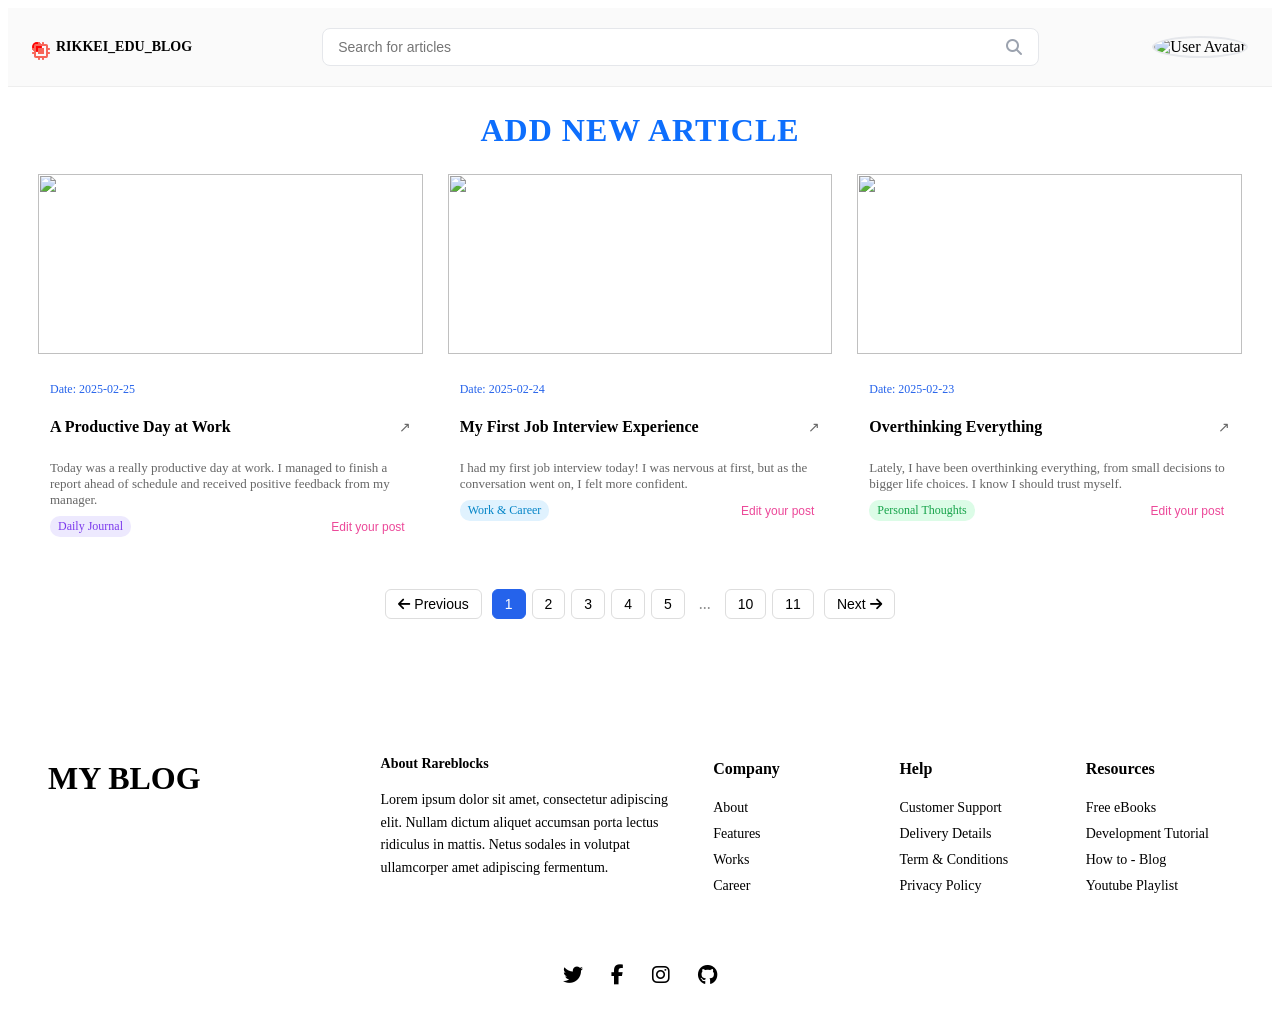
==== PAGE/allmypost.html @ 20f7c44c "update" ====
<!DOCTYPE html>
<html lang="vi">

<head>
    <meta charset="UTF-8">
    <title>My Blog</title>
    <link rel="stylesheet" href="../CSS/allmypost.css">
    <link rel="stylesheet" href="https://cdnjs.cloudflare.com/ajax/libs/font-awesome/6.6.0/css/all.min.css">
    <link rel="stylesheet" href="../CSS/responsive.css">
</head>

<body>

    <!-- HEADER -->
    <header class="header">
        <div class="header-left">
            <span class="logo-dot"><img src="../ASSET/icon/logo_header.png" alt="Logo header"></span>
            <span class="logo-text">RIKKEI_EDU_BLOG</span>
        </div>

        <div class="search-container">
            <input type="text" placeholder="Search for articles">
            <i class="fa-solid fa-magnifying-glass search-icon"></i>
        </div>

        <div class="user-profile">
            <img src="" alt="User Avatar">
            <div class="dropdown">
                <div class="dropdown-content">
                    <div class="user-info">
                        <strong>Rikkei</strong><br>
                        <small>rikkei@gmail.com</small>
                    </div>
                    <a href="#">View profile</a>
                    <a href="#">Update profile picture</a>
                    <a href="#">Change password</a>
                    <a href="#" class="logout">Log out</a>
                </div>
            </div>
        </div>

    </header>

    <!-- TITLE -->
    <h1 class="page-title"><a href="../PAGE/form_post.html">ADD NEW ARTICLE</a></h1>
    <!-- LIST -->
    <section class="article-list" id="articleList">

        <!-- CARD -->
        <div class="article-card">

            <img src="" class="article-img">

            <div class="article-content">

                <p class="article-date">Date: 2025-02-25</p>

                <div class="article-title-row">
                    <h3 class="article-title">A Productive Day at Work</h3>
                    <span class="external-icon">↗</span>
                </div>

                <p class="article-desc">
                    Today was a really productive day at work. I managed to finish a report ahead of schedule and
                    received positive feedback from my manager.
                </p>

                <div class="article-footer">
                    <span class="category tag-purple">Daily Journal</span>
                    <button class="edit-btn">Edit your post</button>
                </div>

            </div>
        </div>

        <!-- CARD -->
        <div class="article-card">

            <img src="" class="article-img">

            <div class="article-content">

                <p class="article-date">Date: 2025-02-24</p>

                <div class="article-title-row">
                    <h3 class="article-title">My First Job Interview Experience</h3>
                    <span class="external-icon">↗</span>
                </div>

                <p class="article-desc">
                    I had my first job interview today! I was nervous at first, but as the conversation went on, I felt
                    more confident.
                </p>

                <div class="article-footer">
                    <span class="category tag-blue">Work & Career</span>
                    <button class="edit-btn">Edit your post</button>
                </div>

            </div>
        </div>

        <!-- CARD -->
        <div class="article-card">

            <img src="" class="article-img">

            <div class="article-content">

                <p class="article-date">Date: 2025-02-23</p>

                <div class="article-title-row">
                    <h3 class="article-title">Overthinking Everything</h3>
                    <span class="external-icon">↗</span>
                </div>

                <p class="article-desc">
                    Lately, I have been overthinking everything, from small decisions to bigger life choices. I know I
                    should trust myself.
                </p>

                <div class="article-footer">
                    <span class="category tag-green">Personal Thoughts</span>
                    <button class="edit-btn">Edit your post</button>
                </div>

            </div>
        </div>

    </section>

    <!-- PAGINATION -->
    <div class="pagination">
        <button class="page-btn"><i class="fa-solid fa-arrow-left"></i> Previous</button>

        <div class="page-numbers">
            <button class="page-number active">1</button>
            <button class="page-number">2</button>
            <button class="page-number">3</button>
            <button class="page-number">4</button>
            <button class="page-number">5</button>
            <span class="dots">...</span>
            <button class="page-number">10</button>
            <button class="page-number">11</button>
        </div>

        <button class="page-btn">Next <i class="fa-solid fa-arrow-right"></i></button>
    </div>

    <!-- FOOTER -->
    <div class="footer">
        <h1>MY BLOG</h1>

        <div class="about">
            <p>
                <strong>About Rareblocks</strong>
            </p>

            <p>Lorem ipsum dolor sit amet, consectetur adipiscing elit. Nullam dictum aliquet accumsan porta lectus
                ridiculus in mattis. Netus sodales in volutpat ullamcorper amet adipiscing fermentum.</p>
        </div>

        <div class="Collumn">
            <h4>Company</h4>

            <a href="">About</a>
            <a href="">Features</a>
            <a href="">Works</a>
            <a href="">Career</a>
        </div>

        <div class="collumn">
            <h4>Help</h4>

            <a href="">Customer Support</a>
            <a href="">Delivery Details</a>
            <a href="">Term & Conditions</a>
            <a href="">Privacy Policy</a>
        </div>

        <div class="collumn">
            <h4>Resources</h4>

            <a href="">Free eBooks</a>
            <a href="">Development Tutorial</a>
            <a href="">How to - Blog</a>
            <a href="">Youtube Playlist</a>
        </div>
    </div>

    <div class="linkto">
        <a href=""><i class="fa-brands fa-twitter"></i></a>
        <a href=""><i class="fa-brands fa-facebook-f"></i></a>
        <a href=""><i class="fa-brands fa-instagram"></i></a>
        <a href=""><i class="fa-brands fa-github"></i></a>
    </div>

    <script src="../JS/allmypost.js"></script>
</body>

</html>
---- CSS/allmypost.css ----
/* HEADER */
.header {
  display: flex;
  align-items: center;
  justify-content: space-between;
  padding: 15px 30px;
  border-bottom: 1px solid #eee;
  background: #fafafa;
  position: sticky;
  top: 0;
  z-index: 1;
}

.header-left {
  display: flex;
  align-items: center;
  gap: 14px;
}

.logo-dot {
  width: 10px;
  height: 10px;
  background: red;
  border-radius: 50%;
}

.logo-text {
  font-weight: 600;
  font-size: 14px;
}

.header-center {
  position: relative;
  width: 40%;
}

.search-container {
  position: relative;
  width: 100%;
  max-width: 700px;
  margin: 0 40px;
}

.search-container input {
  width: 100%;
  padding: 10px 0px 10px 15px;
  border: 1px solid #e5e7eb;
  border-radius: 8px;
  font-size: 14px;
  outline: none;
  color: #4b5563;
}

.search-icon {
  position: absolute;
  right: 0px;
  top: 50%;
  transform: translateY(-50%);
  color: #9ca3af;
  font-size: 16px;
  pointer-events: none;
}

/* User Profile */
.user-profile {
  position: relative;
  cursor: pointer;
}

.user-profile img {
  width: 40px;
  height: 40px;
  border-radius: 50%;
  border: 2px solid #e5e7eb;
}

.dropdown-content {
  display: none;
  position: absolute;
  right: 0;
  top: 42px;
  background: white;
  box-shadow: 0 10px 25px rgba(0, 0, 0, 0.15);
  border-radius: 12px;
  width: 220px;
  padding: 15px 0;
  z-index: 1000;
}

.dropdown-content::before {
  content: "";
  position: absolute;
  top: -15px;
  left: 0;
  width: 100%;
  height: 20px;
  background: transparent;
}

.user-profile:hover .dropdown-content {
  display: block;
}

.user-info {
  padding: 0 20px 12px;
  border-bottom: 1px solid #f3f4f6;
  margin-bottom: 8px;
}

.user-info small {
  color: #888;
}

.dropdown-content a {
  display: block;
  padding: 10px 20px;
  color: #374151;
  text-decoration: none;
  transition: all 0s ease;
}

.dropdown-content a:hover {
  background: #f1f1f1;
}

.logout {
  color: #ef4444 !important;
  border-top: 1px solid #f3f4f6;
  margin-top: 8px;
}

/* TITLE */
.page-title {
  text-align: center;
  color: #2563eb;
  margin: 25px 0;
  letter-spacing: 1px;
}

h1 a {
  color: #0D6EFD;
}

a {
  text-decoration: none;
  transition: all 3s ease;
}

/* LIST */
.article-list {
  display: grid;
  grid-template-columns: repeat(3, 1fr);
  gap: 25px;
  padding: 0 30px;
}

/* CARD */
.article-card {
  background: white;
}

.article-img {
  width: 100%;
  height: 180px;
  object-fit: cover;
}

.article-content {
  padding: 12px;
}

.article-date {
  font-size: 12px;
  color: #2563eb;
  margin-bottom: 5px;
}

.article-title-row {
  display: flex;
  justify-content: space-between;
  align-items: center;
}

.article-title {
  font-size: 16px;
  font-weight: 600;
}

.external-icon {
  font-size: 14px;
  color: #666;
}

.article-desc {
  font-size: 13px;
  color: #666;
  margin: 8px 0;
}

/* FOOTER */
.article-footer {
  display: flex;
  justify-content: space-between;
  align-items: center;
}

.category {
  font-size: 12px;
  padding: 3px 8px;
  border-radius: 10px;
}

.tag-purple {
  background: #ede9fe;
  color: #7c3aed;
}

.tag-blue {
  background: #e0f2fe;
  color: #0284c7;
}

.tag-green {
  background: #dcfce7;
  color: #16a34a;
}

.edit-btn {
  font-size: 12px;
  color: #ec4899;
  background: none;
  border: none;
  cursor: pointer;
}

/* PAGINATION */
.pagination {
  display: flex;
  justify-content: center;
  align-items: center;
  gap: 10px;
  margin: 40px 0;
}

.page-numbers {
  display: flex;
  gap: 6px;
}

.page-number,
.page-btn {
  padding: 6px 12px;
  border: 1px solid #ddd;
  background: white;
  border-radius: 6px;
  cursor: pointer;
  font-size: 14px;
  transition: 0.2s;
}

.page-number:hover,
.page-btn:hover {
  background: #f3f4f6;
}

.page-number.active {
  background: #2563eb;
  color: white;
  border-color: #2563eb;
}

.dots {
  padding: 6px 8px;
  color: #888;
}

/* ================= FOOTER ================= */
.footer {
  background: #ffffff;
  color: black;
  display: grid;
  grid-template-columns: 2fr 2fr 1fr 1fr 1fr;
  gap: 40px;
  padding: 60px 40px;
  margin-top: 60px;
}

.footer h1 {
  color: black;
  text-align: left;
}

.footer a {
  display: block;
  color: black;
  text-decoration: none;
  margin-bottom: 10px;
  font-size: 14px;
}

.footer p {
  font-size: 14px;
  line-height: 1.6;
}

/* ================= SOCIAL ================= */
.linkto {
  background: #ffffff;
  text-align: center;
  padding-bottom: 30px;
}

.linkto a {
  color: black;
  margin: 0 12px;
  font-size: 20px;
}
---- CSS/responsive.css ----
/* RESPONSIVE LOGIN */
@media (max-width: 1024px) {
  .container {
    gap: 60px;
  }

  .images img {
    width: 320px;
    height: auto;
  }

  .login {
    width: 300px;
  }
}

@media (max-width: 768px) {
  .container {
    flex-direction: column;
    gap: 30px;
    padding: 30px 20px;
  }

  .images img {
    width: 260px;
    height: auto;
  }

  .login {
    width: 100%;
    max-width: 320px;
  }

  button {
    width: 100%;
  }

  footer {
    flex-direction: column;
    gap: 15px;
    text-align: center;
  }
}

/* Footer text */
.footer-text {
  margin-top: 20px;
  font-weight: bold;
  font-size: 14px;
  color: #333;
}

.footer-text a {
  color: #ff4d4d;
  text-decoration: none;
}

/* register */

/* ===== TABLET ===== */
@media (max-width: 1024px) {
  .wrapper {
    flex-direction: column;
    align-items: center;
    text-align: center;
    gap: 25px;
  }

  /* KHÔNG ẨN nữa */
  .content-left {
    display: block;
    margin-bottom: 10px;
  }

  .content-left h1 {
    font-size: 2.2rem;
    margin-bottom: 10px;
  }

  .content-left p {
    font-size: 0.9rem;
  }

  .form-card {
    width: 90%;
    max-width: 420px;
  }
}

/* ===== MOBILE ===== */
@media (max-width: 600px) {
  body {
    padding: 15px;
  }

  .wrapper {
    width: 100%;
    gap: 20px;
  }

  /* chữ nhỏ lại */
  .content-left h1 {
    font-size: 1.8rem;
    line-height: 1.3;
  }

  .content-left p {
    font-size: 0.8rem;
  }

  .form-card {
    padding: 25px;
    border-radius: 6px;
  }

  /* input xuống dọc */
  .row {
    flex-direction: column;
    gap: 10px;
  }

  .input-box {
    margin-bottom: 15px;
  }

  .input-box input {
    padding: 9px;
    font-size: 14px;
  }

  #signup-submit {
    width: 100%;
    padding: 10px;
    font-size: 14px;
  }

  .footer-text {
    font-size: 13px;
    text-align: center;
  }
}

/* ===== SMALL MOBILE ===== */
@media (max-width: 400px) {
  .content-left h1 {
    font-size: 1.5rem;
  }

  .content-left p {
    font-size: 0.75rem;
  }

  .form-card {
    padding: 20px;
  }
}

/* form-post */
@media (max-width: 1440px) {
  .container {
    max-width: 600px;
  }

  .form-content {
    padding: 28px;
  }

  .header {
    padding: 20px 24px;
  }
}

@media (max-width: 768px) {
  body {
    padding: 20px 10px;
  }

  .container {
    max-width: 100%;
    border-radius: 16px;
  }

  .header {
    padding: 16px;
  }

  .header h1 {
    font-size: 20px;
  }

  .icon {
    width: 35px;
    height: 35px;
    font-size: 18px;
  }

  .form-content {
    padding: 20px;
    gap: 20px;
  }

  input,
  textarea,
  select {
    font-size: 15px;
    padding: 12px;
  }

  textarea {
    min-height: 200px;
  }

  .status-options {
    gap: 20px;
  }

  .upload-area {
    padding: 30px 15px;
  }

  .upload-icon {
    width: 55px;
    height: 55px;
    font-size: 26px;
  }

  .add-btn {
    font-size: 16px;
    padding: 14px;
  }
}

@media (max-width: 480px) {
  .header {
    flex-direction: column;
    align-items: flex-start;
    gap: 10px;
  }

  .header h1 {
    font-size: 18px;
  }

  .close-btn {
    align-self: flex-end;
    font-size: 28px;
  }

  .form-content {
    padding: 16px;
    gap: 16px;
  }

  .form-group label {
    font-size: 14px;
  }

  input,
  textarea,
  select {
    font-size: 14px;
    padding: 10px;
  }

  textarea {
    min-height: 160px;
  }

  .status-options {
    flex-direction: column;
    gap: 10px;
  }

  .upload-area {
    padding: 20px 10px;
  }

  .upload-area p {
    font-size: 14px;
  }

  .upload-btn {
    width: 100%;
  }

  .add-btn {
    width: 100%;
    font-size: 15px;
    padding: 12px;
  }
}



/* homepage */
/* 1024px */
@media (max-width: 1024px) {
    .main-content {
        padding: 0 20px;
    }

    /* Recent Grid */
    .recent-grid {
        grid-template-columns: 1fr;
        gap: 25px;
    }

    .post-card.large img {
        height: 320px;
    }

    /* All Posts Grid */
    .posts-grid {
        grid-template-columns: repeat(2, 1fr);
        gap: 25px;
    }

    /* Footer */
    .footer-main {
        grid-template-columns: 1.8fr 1fr 1fr 1fr;
        gap: 30px;
    }

    .footer-brand {
        grid-column: 1 / -1;
    }
}

/* ====================== 768px ====================== */
@media (max-width: 768px) {
    .header {
        padding: 12px 20px;
        flex-wrap: wrap;
        gap: 12px;
    }

    .search-bar {
        order: 3;
        width: 100%;
        margin: 0;
        max-width: none;
    }

    .logo {
        font-size: 20px;
    }

    /* Recent Section */
    .recent-grid {
        grid-template-columns: 1fr;
    }

    .post-card.large img {
        height: 280px;
    }

    .post-card.small img {
        height: 170px;
    }

    /* All Posts Grid */
    .posts-grid {
        grid-template-columns: 1fr;
        gap: 20px;
    }

    .post-info h3 {
        font-size: 18px;
    }

    /* Section Header */
    .section-header {
        flex-direction: column;
        align-items: flex-start;
        gap: 15px;
    }

    .categories {
        display: flex;
        flex-wrap: wrap;
        gap: 10px;
    }

    .categories a {
        margin-right: 0;
        font-size: 14px;
    }

    /* Footer */
    .footer {
        padding: 50px 20px 40px;
    }

    .footer-main {
        grid-template-columns: 1fr;
        gap: 35px;
        text-align: center;
    }

    .footer-brand {
        text-align: center;
    }

    .footer-column h4,
    .footer-column.about h4 {
        margin-bottom: 12px;
    }

    .footer-social {
        padding-top: 40px;
        gap: 20px;
    }

    /* Pagination */
    .pagination {
        flex-direction: column;
        gap: 15px;
    }

    .page-numbers {
        display: flex;
        flex-wrap: wrap;
        justify-content: center;
        gap: 8px;
    }
}

/* Extra small (dưới 480px)  */
@media (max-width: 480px) {
    .post-info {
        padding: 16px;
    }

    .post-info h3 {
        font-size: 17px;
    }

    .header {
        padding: 10px 15px;
    }

    .page-numbers {
        gap: 20px;
    }
}

/* admin manager pages */
@media (max-width: 1024px) {
    .admin-layout {
        flex-direction: column;
    }

    .admin-menu {
        width: 100%;
        min-height: auto;
        border-right: none;
        border-bottom: 1px solid #eaecf3;
        padding: 12px;
    }

    .admin-menu__nav {
        flex-direction: row;
        flex-wrap: wrap;
    }

    .admin-main {
        padding: 14px;
    }
}

@media (max-width: 768px) {
    .admin-topbar {
        padding: 0 12px;
    }

    .entries-topbar-search,
    .user-manager__search {
        width: 100%;
    }

    .user-manager__header {
        flex-direction: column;
        align-items: flex-start;
    }

    .user-table-wrapper,
    .article-table-wrapper,
    .entries-table-wrapper {
        overflow-x: auto;
    }

    .article-panel__title {
        font-size: 30px;
    }

    .entries-panel__title {
        font-size: 28px;
    }

    .admin-pagination {
        flex-direction: column;
    }
}

@media (max-width: 480px) {
    .admin-menu__item {
        width: 100%;
    }

    .admin-panel,
    .entries-panel,
    .article-panel {
        padding: 14px;
    }

    .article-panel__title {
        font-size: 24px;
    }
}
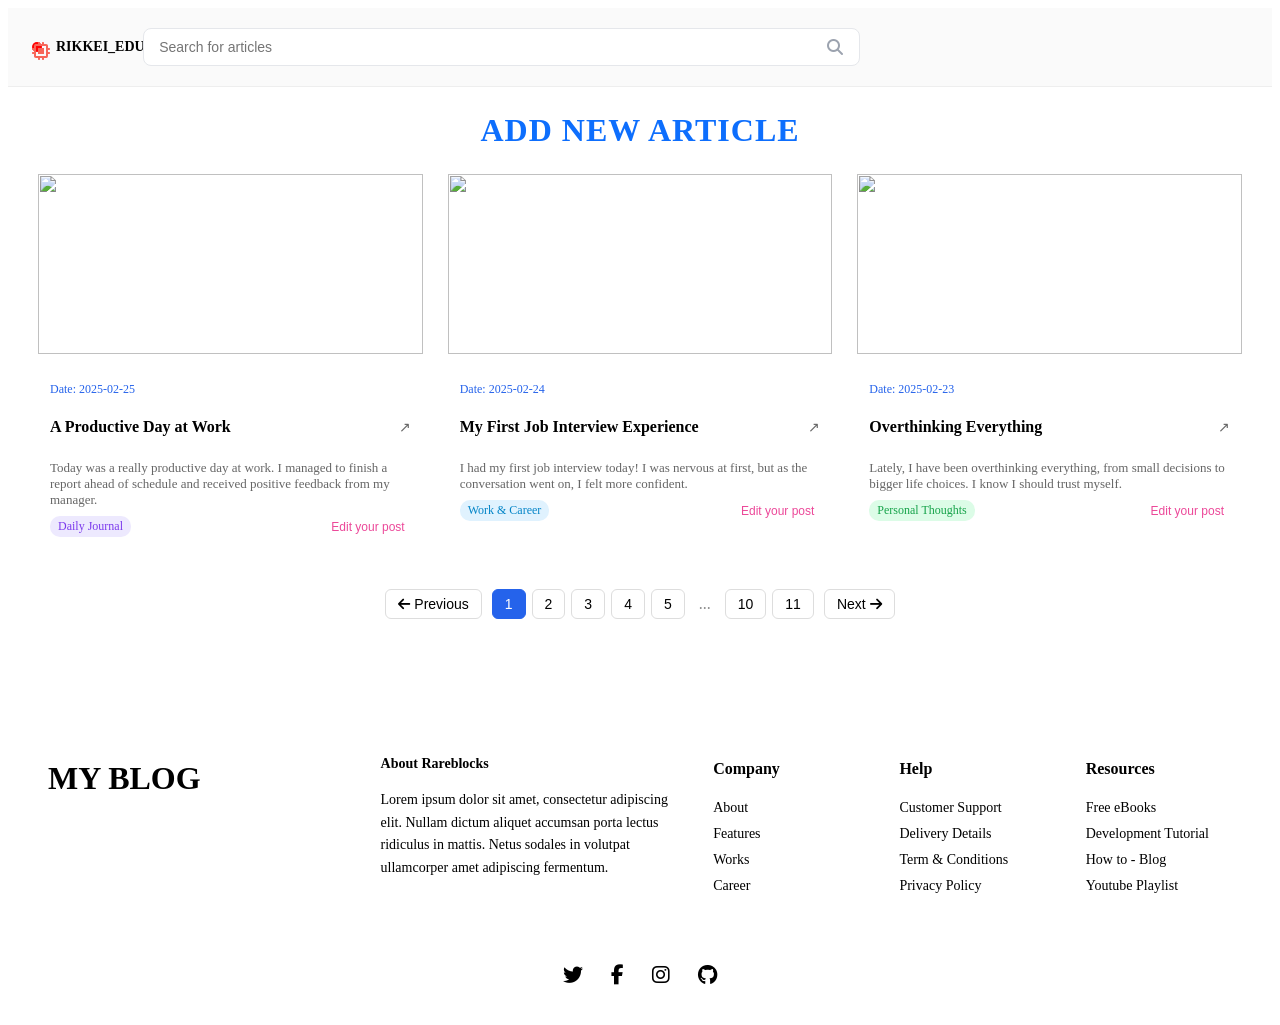
==== commit 5ac6fe7d: "update" ====
--- a/PAGE/allmypost.html
+++ b/PAGE/allmypost.html
@@ -21,22 +21,6 @@
         <div class="search-container">
             <input type="text" placeholder="Search for articles">
             <i class="fa-solid fa-magnifying-glass search-icon"></i>
-        </div>
-
-        <div class="user-profile">
-            <img src="" alt="User Avatar">
-            <div class="dropdown">
-                <div class="dropdown-content">
-                    <div class="user-info">
-                        <strong>Rikkei</strong><br>
-                        <small>rikkei@gmail.com</small>
-                    </div>
-                    <a href="#">View profile</a>
-                    <a href="#">Update profile picture</a>
-                    <a href="#">Change password</a>
-                    <a href="#" class="logout">Log out</a>
-                </div>
-            </div>
         </div>
 
     </header>
--- a/CSS/allmypost.css
+++ b/CSS/allmypost.css
@@ -39,6 +39,7 @@
   width: 100%;
   max-width: 700px;
   margin: 0 40px;
+  right: 30%;
 }
 
 .search-container input {
@@ -59,74 +60,6 @@
   color: #9ca3af;
   font-size: 16px;
   pointer-events: none;
-}
-
-/* User Profile */
-.user-profile {
-  position: relative;
-  cursor: pointer;
-}
-
-.user-profile img {
-  width: 40px;
-  height: 40px;
-  border-radius: 50%;
-  border: 2px solid #e5e7eb;
-}
-
-.dropdown-content {
-  display: none;
-  position: absolute;
-  right: 0;
-  top: 42px;
-  background: white;
-  box-shadow: 0 10px 25px rgba(0, 0, 0, 0.15);
-  border-radius: 12px;
-  width: 220px;
-  padding: 15px 0;
-  z-index: 1000;
-}
-
-.dropdown-content::before {
-  content: "";
-  position: absolute;
-  top: -15px;
-  left: 0;
-  width: 100%;
-  height: 20px;
-  background: transparent;
-}
-
-.user-profile:hover .dropdown-content {
-  display: block;
-}
-
-.user-info {
-  padding: 0 20px 12px;
-  border-bottom: 1px solid #f3f4f6;
-  margin-bottom: 8px;
-}
-
-.user-info small {
-  color: #888;
-}
-
-.dropdown-content a {
-  display: block;
-  padding: 10px 20px;
-  color: #374151;
-  text-decoration: none;
-  transition: all 0s ease;
-}
-
-.dropdown-content a:hover {
-  background: #f1f1f1;
-}
-
-.logout {
-  color: #ef4444 !important;
-  border-top: 1px solid #f3f4f6;
-  margin-top: 8px;
 }
 
 /* TITLE */
@@ -315,3 +248,377 @@
   margin: 0 12px;
   font-size: 20px;
 }
+
+/* ===================== UI Toast + Modal (Desktop-first) ===================== */
+#uiToastContainer {
+  position: fixed;
+  top: 18px;
+  right: 18px;
+  z-index: 9999;
+  display: flex;
+  flex-direction: column;
+  gap: 10px;
+  pointer-events: none;
+}
+
+.ui-toast {
+  width: 320px;
+  border-radius: 12px;
+  padding: 12px 14px;
+  background: rgba(255, 255, 255, 0.92);
+  border: 1px solid rgba(17, 24, 39, 0.08);
+  box-shadow: 0 12px 30px rgba(0, 0, 0, 0.12);
+  backdrop-filter: blur(10px);
+  opacity: 0;
+  transform: translateY(-6px);
+  transition: opacity 160ms ease, transform 160ms ease;
+}
+
+.ui-toast--show {
+  opacity: 1;
+  transform: translateY(0);
+}
+
+.ui-toast__content {
+  display: flex;
+  align-items: center;
+  gap: 10px;
+}
+
+.ui-toast__dot {
+  width: 10px;
+  height: 10px;
+  border-radius: 50%;
+  background: #2563eb;
+}
+
+.ui-toast--success .ui-toast__dot {
+  background: #16a34a;
+}
+
+.ui-toast--error .ui-toast__dot {
+  background: #ef4444;
+}
+
+.ui-toast__message {
+  font-size: 13px;
+  color: #111827;
+  font-weight: 600;
+}
+
+.ui-modal-overlay {
+  position: fixed;
+  inset: 0;
+  background: rgba(17, 24, 39, 0.35);
+  backdrop-filter: blur(10px);
+  display: flex;
+  align-items: center;
+  justify-content: center;
+  padding: 18px;
+  z-index: 9998;
+  opacity: 0;
+  transition: opacity 160ms ease;
+}
+
+.ui-modal-overlay--active {
+  opacity: 1;
+}
+
+.ui-modal {
+  width: min(920px, 100%);
+  background: rgba(255, 255, 255, 0.98);
+  border: 1px solid rgba(17, 24, 39, 0.08);
+  border-radius: 16px;
+  box-shadow: 0 30px 70px rgba(0, 0, 0, 0.18);
+  transform: scale(0.985);
+  opacity: 0;
+  transition: transform 180ms ease, opacity 180ms ease;
+  overflow: hidden;
+}
+
+.ui-modal--active {
+  transform: scale(1);
+  opacity: 1;
+}
+
+.ui-modal__header {
+  padding: 18px 18px 10px;
+  display: flex;
+  align-items: flex-start;
+  justify-content: space-between;
+  gap: 14px;
+}
+
+.ui-modal__titlewrap {
+  display: flex;
+  align-items: center;
+  gap: 12px;
+}
+
+.ui-modal__title {
+  font-size: 18px;
+  font-weight: 800;
+  color: #111827;
+}
+
+.ui-modal-close {
+  border: none;
+  background: transparent;
+  font-size: 26px;
+  line-height: 1;
+  cursor: pointer;
+  color: #6b7280;
+  padding: 2px 8px;
+}
+
+.ui-modal__body {
+  padding: 0 18px 18px;
+}
+
+.ui-pill {
+  display: inline-flex;
+  align-items: center;
+  border-radius: 999px;
+  padding: 6px 12px;
+  font-size: 12px;
+  font-weight: 800;
+}
+
+.ui-pill--success {
+  background: #dcfce7;
+  color: #16a34a;
+}
+
+.ui-pill--danger {
+  background: #fee2e2;
+  color: #dc2626;
+}
+
+.ui-btn {
+  border-radius: 10px;
+  padding: 10px 14px;
+  font-size: 13px;
+  font-weight: 800;
+  cursor: pointer;
+  border: 1px solid transparent;
+}
+
+.ui-btn--primary {
+  background: #2563eb;
+  color: #fff;
+}
+
+.ui-btn--ghost {
+  background: #f3f4f6;
+  border-color: #e5e7eb;
+  color: #111827;
+}
+
+.ui-input {
+  width: 100%;
+  border: 1px solid #d1d5db;
+  border-radius: 10px;
+  padding: 10px 12px;
+  outline: none;
+  font-size: 13px;
+}
+
+/* Profile modal */
+.ui-modal--profile .ui-modal__body--profile {
+  padding-top: 2px;
+}
+
+.ui-profile-card {
+  max-width: 520px;
+  margin: 0 auto;
+}
+
+.ui-profile-card__top {
+  display: flex;
+  align-items: center;
+  gap: 16px;
+  margin: 8px 0 16px;
+}
+
+.ui-profile-avatar {
+  width: 92px;
+  height: 92px;
+  border-radius: 999px;
+  border: 2px solid #e5e7eb;
+  overflow: hidden;
+  background: #fff;
+}
+
+.ui-profile-avatar img {
+  width: 100%;
+  height: 100%;
+  object-fit: cover;
+  display: block;
+}
+
+.ui-profile-ident {
+  flex: 1;
+}
+
+.ui-profile-name {
+  font-size: 18px;
+  font-weight: 900;
+  color: #111827;
+}
+
+.ui-profile-email {
+  font-size: 13px;
+  color: #6b7280;
+  margin-top: 4px;
+}
+
+.ui-profile-grid {
+  display: grid;
+  grid-template-columns: 1fr 1fr;
+  gap: 12px;
+  margin: 8px 0 18px;
+}
+
+.ui-profile-grid__item {
+  background: #f9fafb;
+  border: 1px solid #eef2f7;
+  border-radius: 12px;
+  padding: 12px;
+}
+
+.ui-profile-grid__label {
+  font-size: 12px;
+  color: #6b7280;
+  font-weight: 700;
+}
+
+.ui-profile-grid__value {
+  margin-top: 6px;
+  font-size: 14px;
+  color: #111827;
+  font-weight: 900;
+}
+
+.ui-profile-actions {
+  display: flex;
+  gap: 12px;
+  justify-content: flex-start;
+}
+
+/* Avatar modal */
+.ui-modal--avatar {
+  width: min(860px, 100%);
+}
+
+.ui-avatar-modal {
+  display: grid;
+  grid-template-columns: 1.2fr 0.8fr;
+  gap: 14px;
+  align-items: start;
+}
+
+.ui-avatar-drop {
+  border: 2px dashed #c7d2fe;
+  border-radius: 14px;
+  padding: 18px;
+  min-height: 310px;
+  display: flex;
+  flex-direction: column;
+  align-items: center;
+  justify-content: center;
+  cursor: pointer;
+  background: #fafaff;
+  transition: transform 140ms ease, border-color 140ms ease, background 140ms ease;
+}
+
+.ui-avatar-drop--active {
+  border-color: #4f46e5;
+  background: #eef2ff;
+  transform: scale(1.01);
+}
+
+.ui-avatar-drop__icon {
+  width: 56px;
+  height: 56px;
+  border-radius: 14px;
+  background: #eef2ff;
+  color: #4f46e5;
+  display: flex;
+  align-items: center;
+  justify-content: center;
+  font-size: 22px;
+  margin-bottom: 10px;
+}
+
+.ui-avatar-preview__label {
+  font-size: 13px;
+  font-weight: 900;
+  color: #111827;
+  margin-bottom: 10px;
+}
+
+.ui-avatar-preview__circle {
+  width: 120px;
+  height: 120px;
+  border-radius: 999px;
+  border: 1px solid #e5e7eb;
+  overflow: hidden;
+  background: #fff;
+  margin: 0 auto 12px;
+}
+
+.ui-avatar-preview__circle img {
+  width: 100%;
+  height: 100%;
+  object-fit: cover;
+  display: block;
+}
+
+.ui-avatar-modal__actions {
+  display: flex;
+  gap: 12px;
+  justify-content: center;
+}
+
+/* Password modal */
+.ui-modal--password {
+  width: min(760px, 100%);
+}
+
+.ui-password-modal {
+  max-width: 560px;
+  margin: 0 auto;
+}
+
+.ui-password-modal__section {
+  margin-bottom: 12px;
+}
+
+.ui-password-modal__label {
+  font-size: 12px;
+  color: #6b7280;
+  font-weight: 800;
+  margin-bottom: 6px;
+}
+
+.ui-password-modal__def {
+  margin-top: 8px;
+  font-size: 13px;
+  font-weight: 900;
+  color: #111827;
+  opacity: 0.9;
+}
+
+.ui-password-modal__hint {
+  font-size: 11px;
+  color: #6b7280;
+  margin-top: 6px;
+}
+
+.ui-password-modal__actions {
+  display: flex;
+  gap: 12px;
+  justify-content: flex-end;
+  margin-top: 14px;
+}
+
--- a/CSS/responsive.css
+++ b/CSS/responsive.css
@@ -473,9 +473,10 @@
         padding: 0 12px;
     }
 
-    .entries-topbar-search,
+    .entries-panel-search,
     .user-manager__search {
         width: 100%;
+        max-width: none;
     }
 
     .user-manager__header {
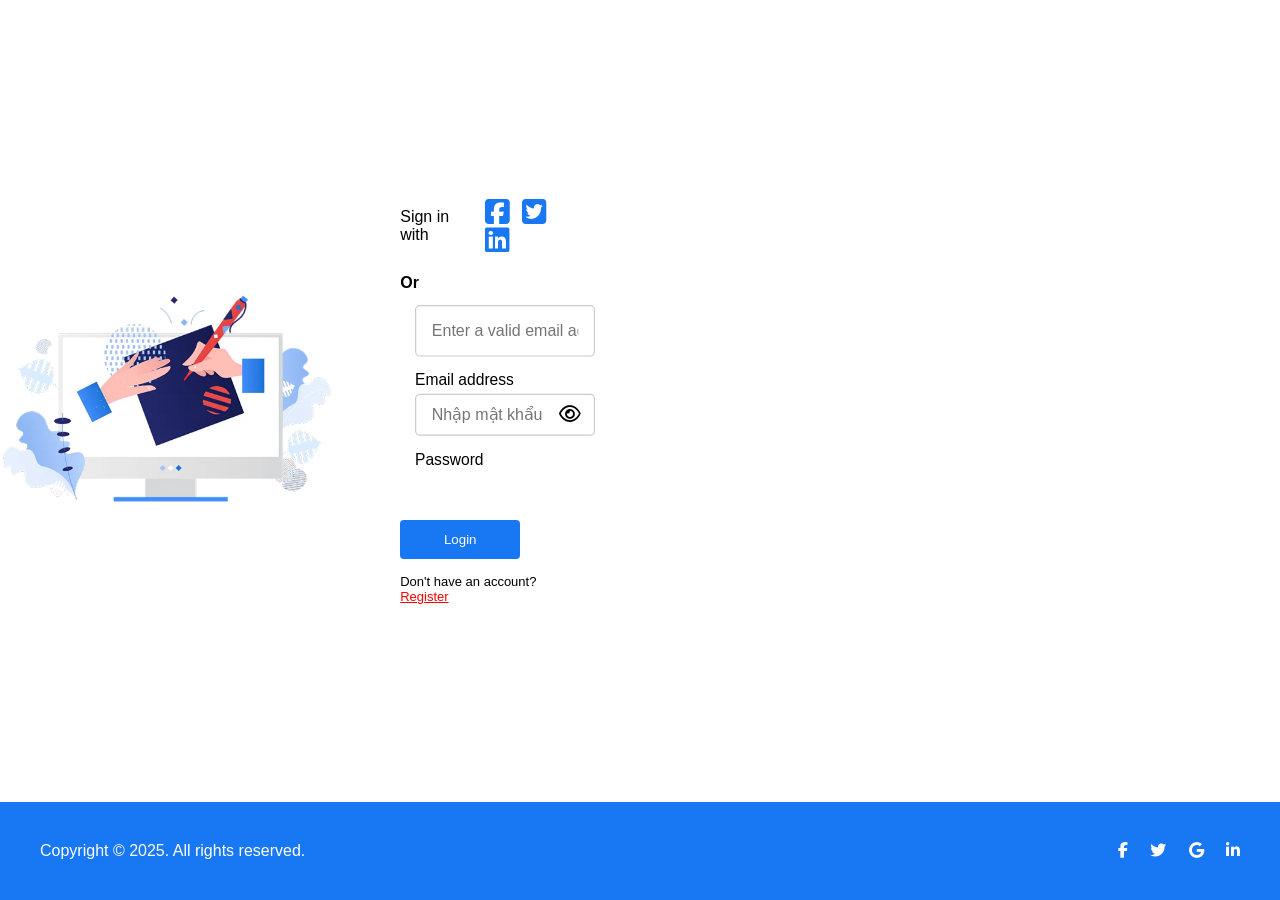
==== commit b359939e: "final update" ====
--- a/PAGE/allmypost.html
+++ b/PAGE/allmypost.html
@@ -29,107 +29,20 @@
     <h1 class="page-title"><a href="../PAGE/form_post.html">ADD NEW ARTICLE</a></h1>
     <!-- LIST -->
     <section class="article-list" id="articleList">
-
-        <!-- CARD -->
-        <div class="article-card">
-
-            <img src="" class="article-img">
-
-            <div class="article-content">
-
-                <p class="article-date">Date: 2025-02-25</p>
-
-                <div class="article-title-row">
-                    <h3 class="article-title">A Productive Day at Work</h3>
-                    <span class="external-icon">↗</span>
-                </div>
-
-                <p class="article-desc">
-                    Today was a really productive day at work. I managed to finish a report ahead of schedule and
-                    received positive feedback from my manager.
-                </p>
-
-                <div class="article-footer">
-                    <span class="category tag-purple">Daily Journal</span>
-                    <button class="edit-btn">Edit your post</button>
-                </div>
-
-            </div>
-        </div>
-
-        <!-- CARD -->
-        <div class="article-card">
-
-            <img src="" class="article-img">
-
-            <div class="article-content">
-
-                <p class="article-date">Date: 2025-02-24</p>
-
-                <div class="article-title-row">
-                    <h3 class="article-title">My First Job Interview Experience</h3>
-                    <span class="external-icon">↗</span>
-                </div>
-
-                <p class="article-desc">
-                    I had my first job interview today! I was nervous at first, but as the conversation went on, I felt
-                    more confident.
-                </p>
-
-                <div class="article-footer">
-                    <span class="category tag-blue">Work & Career</span>
-                    <button class="edit-btn">Edit your post</button>
-                </div>
-
-            </div>
-        </div>
-
-        <!-- CARD -->
-        <div class="article-card">
-
-            <img src="" class="article-img">
-
-            <div class="article-content">
-
-                <p class="article-date">Date: 2025-02-23</p>
-
-                <div class="article-title-row">
-                    <h3 class="article-title">Overthinking Everything</h3>
-                    <span class="external-icon">↗</span>
-                </div>
-
-                <p class="article-desc">
-                    Lately, I have been overthinking everything, from small decisions to bigger life choices. I know I
-                    should trust myself.
-                </p>
-
-                <div class="article-footer">
-                    <span class="category tag-green">Personal Thoughts</span>
-                    <button class="edit-btn">Edit your post</button>
-                </div>
-
-            </div>
-        </div>
-
     </section>
 
     <!-- PAGINATION -->
-    <div class="pagination">
-        <button class="page-btn"><i class="fa-solid fa-arrow-left"></i> Previous</button>
+    <div class="admin-pagination" id="myPostsPagination">
+        <button class="admin-pagination__button" id="prevBtn" type="button">
+            <i class="fa-solid fa-arrow-left"></i><span>Previous</span>
+        </button>
+        <div class="admin-pagination__numbers" id="paginationNumbers">
+        </div>
+        <button class="admin-pagination__button" id="nextBtn" type="button">
+            <span>Next</span><i class="fa-solid fa-arrow-right"></i>
+        </button>
+    </div>
 
-        <div class="page-numbers">
-            <button class="page-number active">1</button>
-            <button class="page-number">2</button>
-            <button class="page-number">3</button>
-            <button class="page-number">4</button>
-            <button class="page-number">5</button>
-            <span class="dots">...</span>
-            <button class="page-number">10</button>
-            <button class="page-number">11</button>
-        </div>
-
-        <button class="page-btn">Next <i class="fa-solid fa-arrow-right"></i></button>
-    </div>
 
     <!-- FOOTER -->
     <div class="footer">
@@ -179,7 +92,7 @@
         <a href=""><i class="fa-brands fa-github"></i></a>
     </div>
 
-    <script src="../JS/allmypost.js"></script>
+    <script type="module" src="../JS/allmypost.js"></script>
 </body>
 
 </html>
--- a/CSS/allmypost.css
+++ b/CSS/allmypost.css
@@ -622,3 +622,48 @@
   margin-top: 14px;
 }
 
+
+.admin-pagination {
+    margin-top: 20px;
+    display: flex;
+    justify-content: space-between;
+    align-items: center;
+    gap: 14px;
+}
+
+.admin-pagination__button {
+    border: 1px solid #dde1ea;
+    border-radius: 8px;
+    background: #ffffff;
+    color: #344054;
+    font-size: 12px;
+    padding: 6px 12px;
+    display: inline-flex;
+    align-items: center;
+    gap: 6px;
+    cursor: pointer;
+}
+
+.admin-pagination__numbers {
+    display: flex;
+    align-items: center;
+    gap: 14px;
+}
+
+.admin-pagination__number {
+    border: none;
+    background: transparent;
+    color: #8f95a3;
+    font-size: 12px;
+    font-weight: 600;
+    cursor: pointer;
+}
+
+.admin-pagination__number--active {
+    color: #8b5cf6;
+}
+
+.admin-pagination__dots {
+    color: #9ca3af;
+    font-size: 12px;
+}
